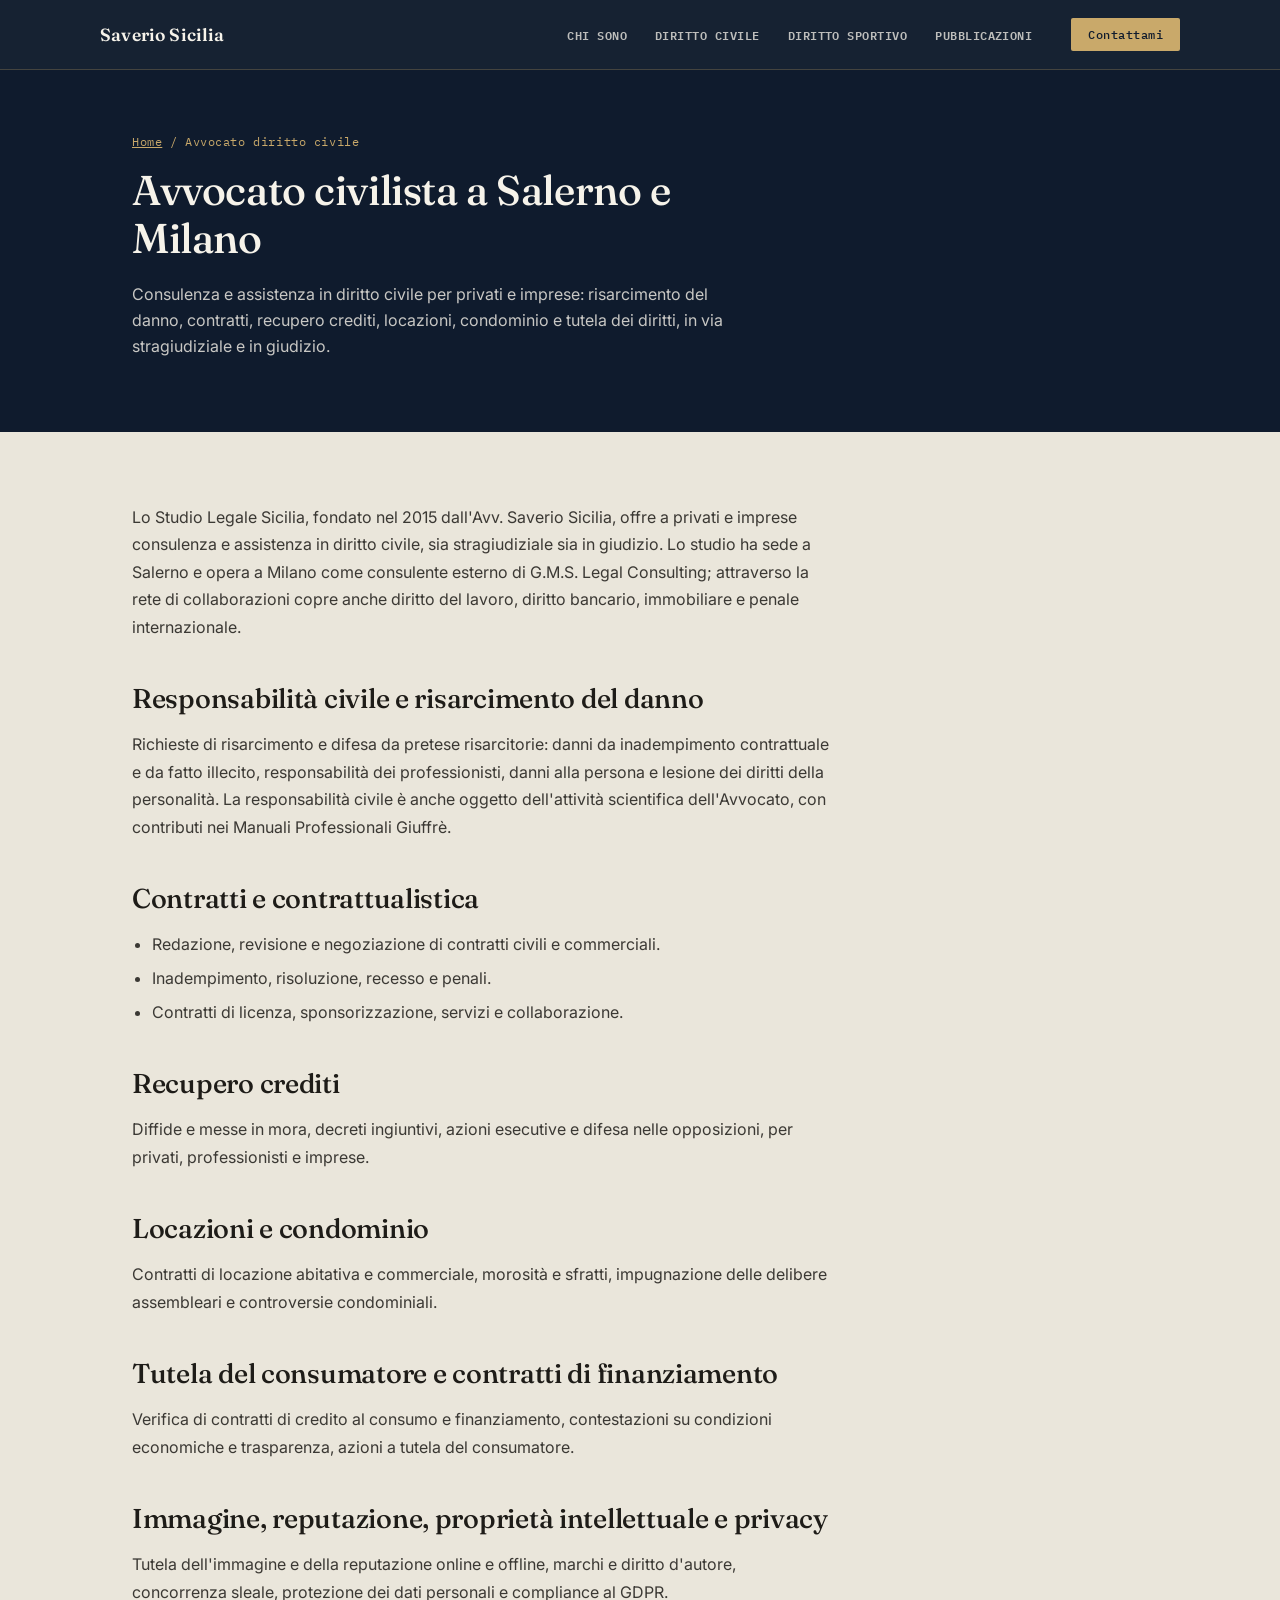
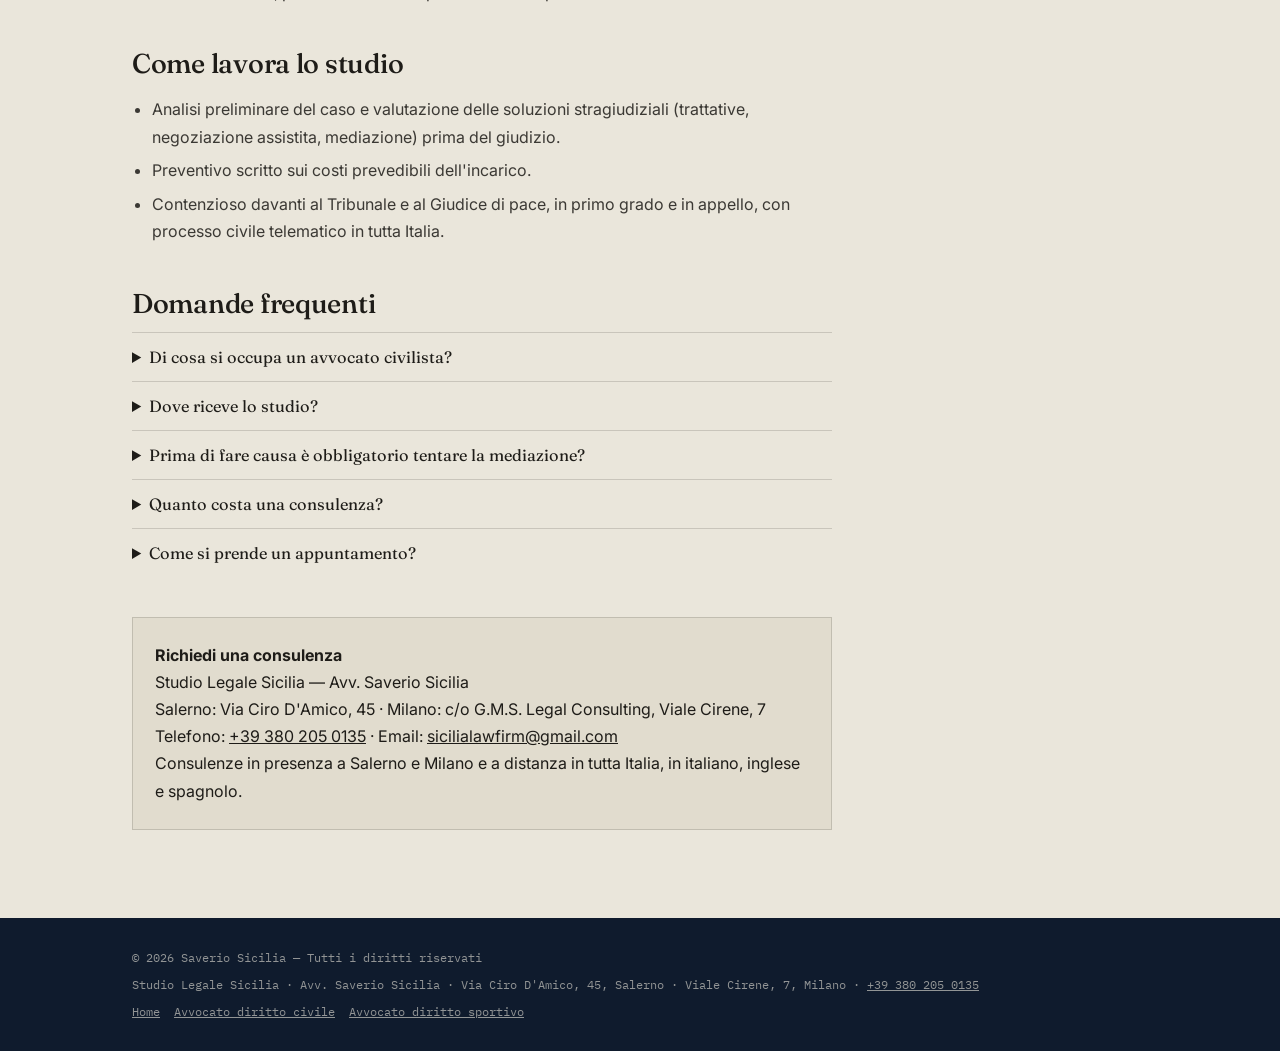
==== avvocato-diritto-civile/index.html @ bc9cfe5d "SEO e visibilità AI: pagine diritto civile e diritto sportivo, dati strutturati, foto ottimizzate - " ====
<!DOCTYPE html>
<html lang="it">
<head>
<meta charset="UTF-8">
<meta name="viewport" content="width=device-width, initial-scale=1.0">
<title>Avvocato Diritto Civile a Salerno e Milano | Avv. Saverio Sicilia</title>
<meta name="description" content="Avvocato civilista a Salerno e Milano: responsabilità civile e risarcimento danni, contratti, recupero crediti, locazioni, condominio, tutela del consumatore, immagine e privacy. Avv. Saverio Sicilia — Studio Legale Sicilia.">
<meta name="author" content="Saverio Sicilia">
<meta name="robots" content="index, follow, max-image-preview:large">
<link rel="canonical" href="https://sicilialawfirm.it/avvocato-diritto-civile/">
<meta property="og:type" content="website">
<meta property="og:site_name" content="Studio Legale Sicilia">
<meta property="og:title" content="Avvocato Diritto Civile a Salerno e Milano | Avv. Saverio Sicilia">
<meta property="og:description" content="Avvocato civilista a Salerno e Milano: responsabilità civile e risarcimento danni, contratti, recupero crediti, locazioni, condominio, tutela del consumatore, immagine e privacy. Avv. Saverio Sicilia — Studio Legale Sicilia.">
<meta property="og:url" content="https://sicilialawfirm.it/avvocato-diritto-civile/">
<meta property="og:locale" content="it_IT">
<meta property="og:image" content="https://sicilialawfirm.it/img/avv-saverio-sicilia.jpg">
<script type="application/ld+json">
{
 "@context": "https://schema.org",
 "@graph": [
  {
   "@type": "WebPage",
   "@id": "https://sicilialawfirm.it/avvocato-diritto-civile/",
   "url": "https://sicilialawfirm.it/avvocato-diritto-civile/",
   "name": "Avvocato Diritto Civile a Salerno e Milano | Avv. Saverio Sicilia",
   "description": "Avvocato civilista a Salerno e Milano: responsabilità civile e risarcimento danni, contratti, recupero crediti, locazioni, condominio, tutela del consumatore, immagine e privacy. Avv. Saverio Sicilia — Studio Legale Sicilia.",
   "inLanguage": "it-IT",
   "isPartOf": {
    "@id": "https://sicilialawfirm.it/#website"
   },
   "about": {
    "@id": "https://sicilialawfirm.it/#studio"
   },
   "breadcrumb": {
    "@id": "https://sicilialawfirm.it/avvocato-diritto-civile/#breadcrumb"
   }
  },
  {
   "@type": "BreadcrumbList",
   "@id": "https://sicilialawfirm.it/avvocato-diritto-civile/#breadcrumb",
   "itemListElement": [
    {
     "@type": "ListItem",
     "position": 1,
     "name": "Home",
     "item": "https://sicilialawfirm.it/"
    },
    {
     "@type": "ListItem",
     "position": 2,
     "name": "Avvocato diritto civile",
     "item": "https://sicilialawfirm.it/avvocato-diritto-civile/"
    }
   ]
  },
  {
   "@type": "Service",
   "name": "Avvocato diritto civile",
   "serviceType": "Avvocato diritto civile",
   "url": "https://sicilialawfirm.it/avvocato-diritto-civile/",
   "provider": {
    "@type": [
     "LegalService",
     "Attorney"
    ],
    "@id": "https://sicilialawfirm.it/#studio",
    "name": "Studio Legale Sicilia",
    "telephone": "+39 380 205 0135",
    "address": {
     "@type": "PostalAddress",
     "streetAddress": "Via Ciro D'Amico, 45",
     "addressLocality": "Salerno",
     "addressRegion": "SA",
     "addressCountry": "IT"
    }
   },
   "areaServed": [
    {
     "@type": "City",
     "name": "Salerno"
    },
    {
     "@type": "City",
     "name": "Milano"
    },
    {
     "@type": "Country",
     "name": "Italia"
    }
   ]
  },
  {
   "@type": "FAQPage",
   "mainEntity": [
    {
     "@type": "Question",
     "name": "Di cosa si occupa un avvocato civilista?",
     "acceptedAnswer": {
      "@type": "Answer",
      "text": "Assiste privati e imprese nelle controversie e nei rapporti regolati dal diritto civile: contratti, risarcimento del danno, recupero crediti, locazioni, condominio, diritti della persona, proprietà intellettuale e tutela del consumatore, sia in via stragiudiziale sia in giudizio."
     }
    },
    {
     "@type": "Question",
     "name": "Dove riceve lo studio?",
     "acceptedAnswer": {
      "@type": "Answer",
      "text": "A Salerno in Via Ciro D'Amico, 45 e a Milano presso G.M.S. Legal Consulting, Viale Cirene, 7. Per molte pratiche è possibile lavorare anche a distanza, in tutta Italia."
     }
    },
    {
     "@type": "Question",
     "name": "Prima di fare causa è obbligatorio tentare la mediazione?",
     "acceptedAnswer": {
      "@type": "Answer",
      "text": "Per diverse materie sì: tra queste condominio, locazioni, diritti reali, contratti bancari, assicurativi e finanziari e risarcimento del danno da responsabilità medica. In questi casi la mediazione è condizione di procedibilità della domanda. Lo studio verifica caso per caso il percorso corretto."
     }
    },
    {
     "@type": "Question",
     "name": "Quanto costa una consulenza?",
     "acceptedAnswer": {
      "@type": "Answer",
      "text": "Il costo dipende dalla complessità della pratica. Prima di iniziare lo studio comunica per iscritto la prevedibile misura del compenso, così il cliente può decidere con chiarezza."
     }
    },
    {
     "@type": "Question",
     "name": "Come si prende un appuntamento?",
     "acceptedAnswer": {
      "@type": "Answer",
      "text": "Telefonando al +39 380 205 0135, scrivendo a sicilialawfirm@gmail.com o tramite il modulo di contatto del sito."
     }
    }
   ]
  }
 ]
}
</script>
<link rel="preconnect" href="https://fonts.googleapis.com">
<link href="https://fonts.googleapis.com/css2?family=Fraunces:opsz,wght@9..144,300;9..144,400;9..144,500;9..144,600&family=Inter:wght@400;500;600;700&family=IBM+Plex+Mono:wght@400;500&display=swap" rel="stylesheet">
<link rel="stylesheet" href="/assets/style.css">
</head>
<body>
<header>
  <div class="wrap navbar">
    <a href="/" class="brand">Saverio Sicilia</a>
    <button class="nav-toggle" id="navToggle" aria-expanded="false" aria-controls="navLinks">MENU</button>
    <div class="navbar-right">
      <ul class="links" id="navLinks">
        <li><a href="/#chi-sono">Chi sono</a></li>
        <li><a href="/avvocato-diritto-civile/">Diritto civile</a></li>
        <li><a href="/avvocato-diritto-sportivo/">Diritto sportivo</a></li>
        <li><a href="/#pubblicazioni">Pubblicazioni</a></li>
      </ul>
      <a href="/#contatti" class="btn btn-primary nav-cta">Contattami</a>
    </div>
  </div>
</header>

<section class="page-hero">
  <div class="wrap">
    <div class="crumbs"><a href="/">Home</a> / Avvocato diritto civile</div>
    <h1>Avvocato civilista a Salerno e Milano</h1>
    <p>Consulenza e assistenza in diritto civile per privati e imprese: risarcimento del danno, contratti, recupero crediti, locazioni, condominio e tutela dei diritti, in via stragiudiziale e in giudizio.</p>
  </div>
</section>
<main class="wrap">
  <article class="prose">

    <p>Lo Studio Legale Sicilia, fondato nel 2015 dall'Avv. Saverio Sicilia, offre a privati e imprese consulenza e assistenza in diritto civile, sia stragiudiziale sia in giudizio. Lo studio ha sede a Salerno e opera a Milano come consulente esterno di G.M.S. Legal Consulting; attraverso la rete di collaborazioni copre anche diritto del lavoro, diritto bancario, immobiliare e penale internazionale.</p>

    <h2>Responsabilità civile e risarcimento del danno</h2>
    <p>Richieste di risarcimento e difesa da pretese risarcitorie: danni da inadempimento contrattuale e da fatto illecito, responsabilità dei professionisti, danni alla persona e lesione dei diritti della personalità. La responsabilità civile è anche oggetto dell'attività scientifica dell'Avvocato, con contributi nei Manuali Professionali Giuffrè.</p>

    <h2>Contratti e contrattualistica</h2>
    <ul>
      <li>Redazione, revisione e negoziazione di contratti civili e commerciali.</li>
      <li>Inadempimento, risoluzione, recesso e penali.</li>
      <li>Contratti di licenza, sponsorizzazione, servizi e collaborazione.</li>
    </ul>

    <h2>Recupero crediti</h2>
    <p>Diffide e messe in mora, decreti ingiuntivi, azioni esecutive e difesa nelle opposizioni, per privati, professionisti e imprese.</p>

    <h2>Locazioni e condominio</h2>
    <p>Contratti di locazione abitativa e commerciale, morosità e sfratti, impugnazione delle delibere assembleari e controversie condominiali.</p>

    <h2>Tutela del consumatore e contratti di finanziamento</h2>
    <p>Verifica di contratti di credito al consumo e finanziamento, contestazioni su condizioni economiche e trasparenza, azioni a tutela del consumatore.</p>

    <h2>Immagine, reputazione, proprietà intellettuale e privacy</h2>
    <p>Tutela dell'immagine e della reputazione online e offline, marchi e diritto d'autore, concorrenza sleale, protezione dei dati personali e compliance al GDPR.</p>

    <h2>Come lavora lo studio</h2>
    <ul>
      <li>Analisi preliminare del caso e valutazione delle soluzioni stragiudiziali (trattative, negoziazione assistita, mediazione) prima del giudizio.</li>
      <li>Preventivo scritto sui costi prevedibili dell'incarico.</li>
      <li>Contenzioso davanti al Tribunale e al Giudice di pace, in primo grado e in appello, con processo civile telematico in tutta Italia.</li>
    </ul>

    <h2>Domande frequenti</h2>
    <div class="faq"><details><summary>Di cosa si occupa un avvocato civilista?</summary><p>Assiste privati e imprese nelle controversie e nei rapporti regolati dal diritto civile: contratti, risarcimento del danno, recupero crediti, locazioni, condominio, diritti della persona, proprietà intellettuale e tutela del consumatore, sia in via stragiudiziale sia in giudizio.</p></details><details><summary>Dove riceve lo studio?</summary><p>A Salerno in Via Ciro D'Amico, 45 e a Milano presso G.M.S. Legal Consulting, Viale Cirene, 7. Per molte pratiche è possibile lavorare anche a distanza, in tutta Italia.</p></details><details><summary>Prima di fare causa è obbligatorio tentare la mediazione?</summary><p>Per diverse materie sì: tra queste condominio, locazioni, diritti reali, contratti bancari, assicurativi e finanziari e risarcimento del danno da responsabilità medica. In questi casi la mediazione è condizione di procedibilità della domanda. Lo studio verifica caso per caso il percorso corretto.</p></details><details><summary>Quanto costa una consulenza?</summary><p>Il costo dipende dalla complessità della pratica. Prima di iniziare lo studio comunica per iscritto la prevedibile misura del compenso, così il cliente può decidere con chiarezza.</p></details><details><summary>Come si prende un appuntamento?</summary><p>Telefonando al +39 380 205 0135, scrivendo a sicilialawfirm@gmail.com o tramite il modulo di contatto del sito.</p></details></div>
    
<div class="contact-box">
  <strong>Richiedi una consulenza</strong><br>
  Studio Legale Sicilia — Avv. Saverio Sicilia<br>
  Salerno: Via Ciro D'Amico, 45 · Milano: c/o G.M.S. Legal Consulting, Viale Cirene, 7<br>
  Telefono: <a href="tel:+393802050135">+39 380 205 0135</a> · Email: <a href="mailto:sicilialawfirm@gmail.com">sicilialawfirm@gmail.com</a><br>
  Consulenze in presenza a Salerno e Milano e a distanza in tutta Italia, in italiano, inglese e spagnolo.
</div>

  </article>
</main>

<footer>
  <div class="wrap">
    <span>© <span id="y"></span> Saverio Sicilia — Tutti i diritti riservati</span>
    <span>Studio Legale Sicilia · Avv. Saverio Sicilia · Via Ciro D'Amico, 45, Salerno · Viale Cirene, 7, Milano · <a href="tel:+393802050135" style="color:inherit">+39 380 205 0135</a></span>
    <span class="footer-links"><a href="/">Home</a><a href="/avvocato-diritto-civile/">Avvocato diritto civile</a><a href="/avvocato-diritto-sportivo/">Avvocato diritto sportivo</a></span>
  </div>
</footer>
<script>
  document.getElementById('y').textContent = new Date().getFullYear();
  const t = document.getElementById('navToggle'), l = document.getElementById('navLinks');
  t.addEventListener('click', () => t.setAttribute('aria-expanded', l.classList.toggle('open')));
</script>
</body>
</html>
---- assets/style.css ----
:root{
    --paper: #EAE6DB;
    --paper-dim: #E1DCCE;
    --navy: #0F1B2D;
    --navy-2: #16243A;
    --ink: #1E1C18;
    --gold: #9C7A3C;
    --gold-soft: #C9A96A;
    --line: rgba(30,28,24,0.16);
    --track-red: #A8432E;
    --track-orange: #C46A28;
    --track-orange-2: #D98A3D;
    --maxw: 1080px;
  }
  *{box-sizing:border-box;}
  html{scroll-behavior:smooth;}
  @media (prefers-reduced-motion: reduce){
    html{scroll-behavior:auto;}
    *{animation-duration:0.001ms !important; animation-iteration-count:1 !important; transition-duration:0.001ms !important;}
  }
  body{margin:0; background:var(--paper); color:var(--ink); font-family:'Inter', sans-serif; -webkit-font-smoothing:antialiased;}
  h1,h2,h3{font-family:'Fraunces', serif; font-weight:500; margin:0; letter-spacing:-0.01em;}
  .mono{font-family:'IBM Plex Mono', monospace; letter-spacing:0.03em;}
  a{color:inherit;}
  .wrap{max-width:var(--maxw); margin:0 auto; padding:0 32px;}
  @media(max-width:640px){.wrap{padding:0 20px;}}

  /* language toggle */
  body.lang-en .it{display:none !important;}
  body:not(.lang-en) .en{display:none !important;}

  /* contact form status */
  #formStatus{color:#2e7d32;}
  #formStatus.is-error{color:#c62828;}
  #formStatus .form-err{display:none;}
  #formStatus.is-error .form-ok{display:none;}
  #formStatus.is-error .form-err{display:inline;}

  /* ---------- NAV ---------- */
  header{
    position:sticky; top:0; z-index:50;
    background:rgba(15,27,45,0.97);
    backdrop-filter:blur(8px);
    border-bottom:1px solid rgba(201,169,106,0.25);
  }
  .navbar{display:flex; align-items:center; justify-content:space-between; padding:18px 0; gap:16px;}
  .brand{font-family:'Fraunces', serif; font-size:1.1rem; font-weight:600; text-decoration:none; white-space:nowrap; color:#F6F3EA; letter-spacing:0.01em;}
  .navbar-right{display:flex; align-items:center; gap:26px;}
  ul.links{display:flex; gap:2px; list-style:none; margin:0; padding:0;}
  ul.links a{
    text-decoration:none; font-size:0.74rem; font-weight:600; font-family:'IBM Plex Mono', monospace;
    color:#F6F3EA; opacity:0.75; padding:9px 13px; letter-spacing:0.04em; text-transform:uppercase;
    border-bottom:2px solid transparent; transition:opacity .2s, border-color .2s;
  }
  ul.links a:hover{opacity:1; border-bottom-color:var(--gold-soft);}
  .lang-switch{display:flex; border:1px solid rgba(246,243,234,0.3); border-radius:20px; overflow:hidden; font-family:'IBM Plex Mono',monospace; font-size:0.72rem;}
  .lang-switch button{background:none; border:none; padding:6px 12px; cursor:pointer; color:#F6F3EA; opacity:0.6; font-weight:600;}
  .lang-switch button.active{background:var(--gold-soft); color:var(--navy); opacity:1;}
  .nav-toggle{display:none; background:rgba(246,243,234,0.08); border:1px solid rgba(246,243,234,0.3); border-radius:4px; padding:8px 10px; font-family:'IBM Plex Mono',monospace; font-size:0.72rem; cursor:pointer; color:#F6F3EA; font-weight:700;}
  @media(max-width:840px){
    ul.links{position:fixed; inset:60px 0 auto 0; background:var(--navy); flex-direction:column; padding:22px 20px; gap:6px; border-bottom:1px solid rgba(246,243,234,0.15); transform:translateY(-120%); transition:transform .3s ease;}
    ul.links a{color:#F6F3EA; opacity:0.85; text-align:left; border-bottom:none; border-left:2px solid transparent;}
    ul.links a:hover{background:rgba(246,243,234,0.08); border-left-color:var(--gold-soft);}
    ul.links.open{transform:translateY(0);}
    .nav-toggle{display:block;}
  }

  /* ---------- HERO ---------- */
  .hero{background:var(--navy); color:var(--paper); padding:88px 0 100px; overflow:hidden; position:relative;}
  .hero::after{content:""; position:absolute; inset:0; background:linear-gradient(100deg, var(--navy) 0%, rgba(15,27,45,0.9) 30%, rgba(15,27,45,0.5) 58%, rgba(15,27,45,0.18) 100%); pointer-events:none;}
  .pitch-lines{position:absolute; inset:0; opacity:0.95; pointer-events:none;}
  .pitch-lines svg{width:100%; height:100%; display:block;}
  .hero .wrap{display:grid; grid-template-columns:1.15fr 0.85fr; gap:56px; align-items:center; position:relative; z-index:2;}
  @media(max-width:880px){.hero .wrap{grid-template-columns:1fr; gap:56px;}}
  .eyebrow{font-family:'IBM Plex Mono', monospace; font-size:0.76rem; line-height:1.6; letter-spacing:0.14em; text-transform:uppercase; color:var(--gold-soft); display:flex; align-items:flex-start; gap:10px; margin-bottom:20px;}
  .eyebrow .bar{width:26px; height:1px; background:var(--gold-soft); margin-top:9px; flex-shrink:0;}
  @media(max-width:640px){
    .eyebrow{font-size:0.68rem; letter-spacing:0.08em; line-height:1.55;}
  }
  .hero h1{font-size:clamp(2rem, 4.2vw, 3rem); line-height:1.14; color:#F6F3EA;}
  .hero h1 em{font-style:italic; color:var(--gold-soft); font-weight:300;}
  .hero .uefa-tag{font-family:'IBM Plex Mono', monospace; font-size:0.8rem; letter-spacing:0.05em; line-height:1.55; color:var(--gold-soft); border-left:2px solid var(--gold); padding-left:14px; margin-top:22px;}
  .hero .uefa-tag strong{display:block; color:#F6F3EA; font-weight:500; text-transform:uppercase; letter-spacing:0.08em; font-size:0.84rem; margin-bottom:2px;}
  .hero p.lede{margin-top:20px; font-size:1.02rem; line-height:1.65; color:rgba(246,243,234,0.78); max-width:50ch; text-align:justify; hyphens:auto;}
  .hero .cta-row{display:flex; gap:14px; margin-top:32px; flex-wrap:wrap;}
  .trust-bar{background:var(--paper-dim); border-bottom:1px solid var(--line);}
  .trust-bar .wrap{display:grid; grid-template-columns:repeat(5,1fr); gap:0;}
  .trust-item{padding:20px 16px; text-align:center; border-right:1px solid var(--line);}
  .trust-item:last-child{border-right:none;}
  .trust-num{display:block; font-family:'Fraunces', serif; font-size:1.15rem; font-weight:600; color:var(--navy); letter-spacing:0.01em;}
  .trust-label{display:block; font-family:'IBM Plex Mono', monospace; font-size:0.68rem; text-transform:uppercase; letter-spacing:0.04em; color:rgba(30,28,24,0.6); margin-top:4px;}
  @media(max-width:760px){
    .trust-bar .wrap{grid-template-columns:repeat(2,1fr);}
    .trust-item{border-right:1px solid var(--line); border-bottom:1px solid var(--line);}
    .trust-item:nth-child(2n){border-right:none;}
  }
  .btn{display:inline-flex; align-items:center; gap:8px; padding:13px 22px; border-radius:2px; text-decoration:none; font-family:'IBM Plex Mono', monospace; font-size:0.78rem; letter-spacing:0.04em; border:1px solid transparent; transition:all .2s ease;}
  .btn-primary{background:var(--gold-soft); color:var(--navy); font-weight:500;}
  .btn-primary:hover{background:#DDBB80;}
  .btn-ghost{border-color:rgba(246,243,234,0.35); color:#F6F3EA;}
  .btn-ghost:hover{border-color:rgba(246,243,234,0.8);}
  .nav-cta{padding:8px 16px; font-size:0.72rem;}

  .seal-wrap{display:flex; justify-content:center;}
  .seal{width:min(260px, 78vw); height:min(260px,78vw);}
  .seal svg{width:100%; height:100%;}
  .seal-ring-text{animation:spin 34s linear infinite; transform-origin:150px 150px;}
  @keyframes spin{from{transform:rotate(0deg);} to{transform:rotate(360deg);}}
  .venn circle{fill:none; stroke-width:1.1;}

  section.article{padding:80px 0; border-bottom:1px solid var(--line);}
  section.article.alt{background:var(--paper-dim);}
  .art-head{display:grid; grid-template-columns:190px 1fr; gap:36px; margin-bottom:40px;}
  @media(max-width:760px){.art-head{grid-template-columns:1fr; gap:12px;}}
  .art-num{font-family:'IBM Plex Mono', monospace; font-size:0.83rem; color:var(--gold); padding-top:6px;}
  .art-icon{width:36px; height:36px; stroke:var(--gold); fill:none; stroke-width:1.3; stroke-linecap:round; stroke-linejoin:round; display:block; margin-bottom:10px;}
  .art-num span{display:block; opacity:0.55; font-size:0.7rem; margin-top:4px;}
  .art-head h2{font-size:clamp(1.5rem,2.8vw,2.05rem);}
  .art-body{max-width:66ch;}
  .art-body p{line-height:1.75; font-size:0.98rem; color:rgba(30,28,24,0.85); text-align:justify; hyphens:auto;}
  .sub{font-size:1rem; margin-top:12px; max-width:62ch; line-height:1.7; color:rgba(30,28,24,0.85); text-align:justify; hyphens:auto;}
  .network-line{font-size:0.88rem; margin-top:30px; padding-top:22px; border-top:1px solid var(--line); color:rgba(30,28,24,0.7); line-height:1.6; max-width:70ch;}
  .network-line a{color:var(--gold); text-decoration:none; border-bottom:1px solid rgba(156,122,60,0.35);}
  .network-line a:hover{border-color:var(--gold);}

  .grid-cards{display:grid; grid-template-columns:repeat(auto-fit,minmax(220px,1fr)); gap:24px; margin-top:32px;}
  .uefa-feature{background:var(--navy); color:#F6F3EA; padding:34px 32px; margin-top:36px; border-left:3px solid var(--gold); position:relative;}
  .uefa-feature .eyebrow-mini{font-family:'IBM Plex Mono', monospace; font-size:0.72rem; letter-spacing:0.1em; text-transform:uppercase; color:var(--gold-soft); margin-bottom:14px; display:block;}
  .uefa-feature h3{font-size:1.15rem; font-weight:500; line-height:1.35; margin-bottom:6px; color:#F6F3EA;}
  .uefa-feature .subtitle{font-size:0.88rem; font-style:italic; color:rgba(246,243,234,0.75); margin-bottom:14px; line-height:1.5;}
  .uefa-feature p.desc{font-size:0.9rem; line-height:1.65; color:rgba(246,243,234,0.85); margin:0 0 18px; max-width:620px;}
  .uefa-feature a.uefa-link{display:inline-flex; align-items:center; gap:8px; font-family:'IBM Plex Mono', monospace; font-size:0.78rem; color:var(--gold-soft); border-bottom:1px solid rgba(228,188,116,0.4); padding-bottom:2px; text-decoration:none;}
  .uefa-feature a.uefa-link:hover{border-color:var(--gold-soft);}
  .badge-strip{display:flex; flex-wrap:wrap; gap:10px; margin-top:20px;}
  .key-points{margin-top:20px; max-width:68ch; padding-left:0; list-style:none;}
  .key-points li{position:relative; padding-left:22px; margin-top:11px; line-height:1.6; font-size:0.98rem; color:rgba(30,28,24,0.85); text-align:justify; hyphens:auto;}
  .key-points li::before{content:"—"; position:absolute; left:0; top:0; color:var(--gold); font-family:'IBM Plex Mono', monospace;}
  .badge-strip span{font-family:'IBM Plex Mono', monospace; font-size:0.68rem; letter-spacing:0.06em; text-transform:uppercase; border:1px solid rgba(246,243,234,0.3); color:rgba(246,243,234,0.75); padding:5px 11px;}
  .card{border:1px solid var(--line); padding:24px 22px; background:var(--paper); transition:border-color .2s;}
  section.article.alt .card{background:var(--paper-dim);}
  .card:hover{border-color:var(--gold);}
  .card .num{font-family:'IBM Plex Mono', monospace; font-size:0.73rem; color:var(--gold); margin-bottom:9px; display:block;}
  .card .period{font-family:'IBM Plex Mono', monospace; font-size:0.7rem; color:rgba(30,28,24,0.5); display:block; margin-bottom:6px;}
  .card h3{font-size:1.0rem; margin-bottom:7px; font-weight:500; line-height:1.3;}
  .card p{font-size:0.87rem; line-height:1.6; color:rgba(30,28,24,0.72); margin:0;}

  .subsection-title{font-family:'IBM Plex Mono', monospace; font-size:0.74rem; text-transform:uppercase; letter-spacing:0.1em; color:var(--gold); margin-top:30px; margin-bottom:4px;}
  .subsection-title:first-of-type{margin-top:26px;}
  .reach-line{margin-top:30px; padding-top:18px; border-top:1px solid var(--line); font-family:'IBM Plex Mono', monospace; font-size:0.78rem; letter-spacing:0.06em; color:rgba(30,28,24,0.55);}
  .tag-row{display:flex; flex-wrap:wrap; gap:10px; margin-top:12px;}
  .tag{font-family:'IBM Plex Mono', monospace; font-size:0.7rem; border:1px solid var(--line); padding:6px 12px; border-radius:20px; color:rgba(30,28,24,0.7);}
  .advisory-box{border-left:3px solid var(--navy); background:var(--paper-dim); padding:24px 26px; margin-top:28px;}
  .advisory-lede{font-family:'Fraunces', serif; font-size:1.08rem; font-weight:500; color:var(--navy); margin:0 0 4px; line-height:1.4;}
  .advisory-box .tag-row{margin-top:14px;}
  .advisory-box .tag{background:var(--paper); border-color:rgba(30,28,24,0.18);}

  .pub-list{margin-top:32px; border-top:1px solid var(--line);}
  .pub{display:grid; grid-template-columns:70px 1fr; gap:20px; align-items:flex-start; padding:18px 0; border-bottom:1px solid var(--line);}
  @media(max-width:700px){.pub{grid-template-columns:1fr; gap:8px;}}
  .pub .year{font-family:'IBM Plex Mono', monospace; font-size:0.8rem; color:var(--gold);}
  .pub-inner{display:flex; gap:16px; align-items:flex-start;}
  @media(max-width:520px){.pub-inner{flex-direction:column;}}
  .pub-cover{width:44px; height:74px; flex-shrink:0; border-left:2px solid var(--gold); background:var(--paper-dim); display:flex; align-items:center; justify-content:center; text-align:center; padding:5px 4px; font-family:'IBM Plex Mono', monospace; font-size:0.5rem; line-height:1.25; color:rgba(30,28,24,0.4); overflow:hidden;}
  .pub-cover img{width:100%; height:100%; object-fit:cover; display:block;}
  .pub .title{font-family:'Fraunces', serif; font-size:1.0rem; font-weight:500; line-height:1.35;}
  .pub .venue{font-size:0.83rem; color:rgba(30,28,24,0.6); font-style:italic; display:block; margin-top:2px;}
  .pub-note{margin-top:22px; font-size:0.85rem; color:rgba(30,28,24,0.6); font-style:italic;}
  .book-feature{display:grid; grid-template-columns:120px 1fr; gap:22px; margin-top:36px; padding:22px; border:1px solid var(--line); background:var(--paper);}
  .book-feature img{width:100%; display:block; box-shadow:0 6px 18px rgba(0,0,0,0.18);}
  .book-feature h3{font-size:1.02rem; font-weight:500; margin-bottom:8px; line-height:1.35;}
  .book-feature p{font-size:0.86rem; color:rgba(30,28,24,0.7); line-height:1.6; margin:0 0 4px;}
  @media(max-width:560px){.book-feature{grid-template-columns:80px 1fr;}}

  .editorial-list{list-style:none; margin:28px 0 0; padding:0; display:grid; gap:10px;}
  .editorial-list li{font-size:0.92rem; line-height:1.6; padding-left:18px; position:relative;}
  .editorial-list li::before{content:"—"; position:absolute; left:0; color:var(--gold);}

  .gallery{display:grid; grid-template-columns:repeat(auto-fit,minmax(240px,1fr)); gap:26px; margin-top:32px;}
  .gallery figure{margin:0;}
  .photo-slot{aspect-ratio:4/3; border:1.5px dashed var(--line); background:var(--paper-dim); display:flex; align-items:center; justify-content:center; text-align:center; padding:16px; font-family:'IBM Plex Mono', monospace; font-size:0.72rem; color:rgba(30,28,24,0.45); position:relative; overflow:hidden;}
  section.article .photo-slot{background:var(--paper);}
  .photo-slot img{width:100%; height:100%; object-fit:cover; display:block;}
  figcaption{margin-top:10px;}
  figcaption .ev-title{font-family:'Fraunces', serif; font-size:0.96rem; font-weight:500; line-height:1.3; display:block;}
  figcaption .ev-meta{font-family:'IBM Plex Mono', monospace; font-size:0.72rem; color:rgba(30,28,24,0.55); display:block; margin-top:4px;}

  .doc-list{display:grid; grid-template-columns:repeat(auto-fit,minmax(260px,1fr)); gap:22px; margin-top:32px;}
  .doc-card{border:1px solid var(--line); padding:22px; display:flex; flex-direction:column; gap:10px; background:var(--paper);}
  section.article.alt .doc-card{background:var(--paper-dim);}
  .doc-card .doc-kind{font-family:'IBM Plex Mono', monospace; font-size:0.68rem; text-transform:uppercase; letter-spacing:0.08em; color:var(--gold);}
  .doc-card .doc-title{font-family:'Fraunces', serif; font-size:1rem; font-weight:500; line-height:1.35;}
  .doc-card .doc-desc{font-size:0.86rem; color:rgba(30,28,24,0.65); line-height:1.55;}
  .doc-btn{margin-top:auto; align-self:flex-start; font-family:'IBM Plex Mono', monospace; font-size:0.72rem; border:1px dashed var(--line); padding:9px 14px; color:rgba(30,28,24,0.45); text-decoration:none;}
  a.doc-btn{border:1px solid var(--gold); color:var(--gold); border-style:solid; transition:background .2s, color .2s;}
  a.doc-btn:hover{background:var(--gold); color:var(--paper);}

  .contact-grid{display:grid; grid-template-columns:1fr 1fr; gap:50px; margin-top:36px;}
  @media(max-width:760px){.contact-grid{grid-template-columns:1fr;}}
  .contact-item{margin-bottom:18px;}
  .contact-item .k{font-family:'IBM Plex Mono', monospace; font-size:0.7rem; text-transform:uppercase; letter-spacing:0.08em; opacity:0.55; margin-bottom:4px;}
  .contact-item .v{font-size:1rem;}
  form{display:flex; flex-direction:column; gap:14px;}
  form input, form textarea{background:transparent; border:none; border-bottom:1px solid var(--line); padding:10px 2px; font-family:'Inter',sans-serif; font-size:0.94rem; color:var(--ink); outline:none;}
  form input:focus, form textarea:focus{border-color:var(--gold);}
  form label{font-family:'IBM Plex Mono', monospace; font-size:0.68rem; text-transform:uppercase; letter-spacing:0.08em; opacity:0.6;}
  form button{align-self:flex-start; margin-top:6px; background:var(--navy); color:var(--paper); border:none; padding:13px 26px; font-family:'IBM Plex Mono',monospace; font-size:0.78rem; cursor:pointer; letter-spacing:0.04em; transition:background .2s;}
  form button:hover{background:var(--navy-2);}

  footer{background:var(--navy); color:rgba(234,230,219,0.6); padding:32px 0; font-family:'IBM Plex Mono', monospace; font-size:0.73rem;}
  footer .wrap{display:flex; justify-content:space-between; flex-wrap:wrap; gap:12px;}

  .reveal{opacity:0; transform:translateY(14px); transition:opacity .6s ease, transform .6s ease;}
  .reveal.show{opacity:1; transform:none;}
  :focus-visible{outline:2px solid var(--gold); outline-offset:3px;}

  /* ---------- pagine di approfondimento ---------- */
  .page-hero{background:var(--navy); color:#F6F3EA; padding:64px 0 56px;}
  .page-hero h1{font-size:clamp(1.8rem,3.6vw,2.6rem); line-height:1.15; color:#F6F3EA; max-width:24ch;}
  .page-hero p{margin-top:18px; max-width:62ch; line-height:1.65; color:rgba(246,243,234,0.8);}
  .crumbs{font-family:'IBM Plex Mono',monospace; font-size:0.72rem; letter-spacing:0.05em; color:var(--gold-soft); margin-bottom:18px;}
  .crumbs a{color:var(--gold-soft);}
  .prose{max-width:70ch; padding:56px 0 24px;}
  .prose h2{font-size:clamp(1.3rem,2.4vw,1.7rem); margin:40px 0 12px;}
  .prose h3{font-size:1.08rem; margin:26px 0 8px;}
  .prose p,.prose li{line-height:1.72; color:rgba(30,28,24,0.86);}
  .prose ul{padding-left:20px;}
  .prose li{margin-bottom:6px;}
  .prose .note{font-size:0.85rem; color:rgba(30,28,24,0.6); border-left:2px solid var(--gold); padding-left:14px;}
  .faq details{border-top:1px solid var(--line); padding:14px 0;}
  .faq summary{cursor:pointer; font-family:'Fraunces',serif; font-size:1.02rem;}
  .faq details p{margin:10px 0 0;}
  .contact-box{border:1px solid var(--line); background:var(--paper-dim); padding:24px 22px; margin:40px 0 64px; line-height:1.7;}
  .card a.more{display:inline-block; margin-top:12px; font-family:'IBM Plex Mono',monospace; font-size:0.74rem; color:var(--gold); text-decoration:none; border-bottom:1px solid var(--gold);}
  .footer-links a{color:inherit; margin-right:14px;}
  /* mobile: menu chiuso sempre nascosto, intestazione entro lo schermo */
  @media(max-width:840px){ ul.links{transform:translateY(calc(-100% - 80px));} ul.links.open{transform:translateY(0);} }
  @media(max-width:640px){
    .wrap.navbar{gap:8px; padding-left:16px; padding-right:16px;}
    .navbar-right{gap:8px;}
    .brand{font-size:1rem;}
    .nav-cta{padding:9px 10px; font-size:0.66rem;}
    .lang-switch button{padding:6px 8px;}
  }
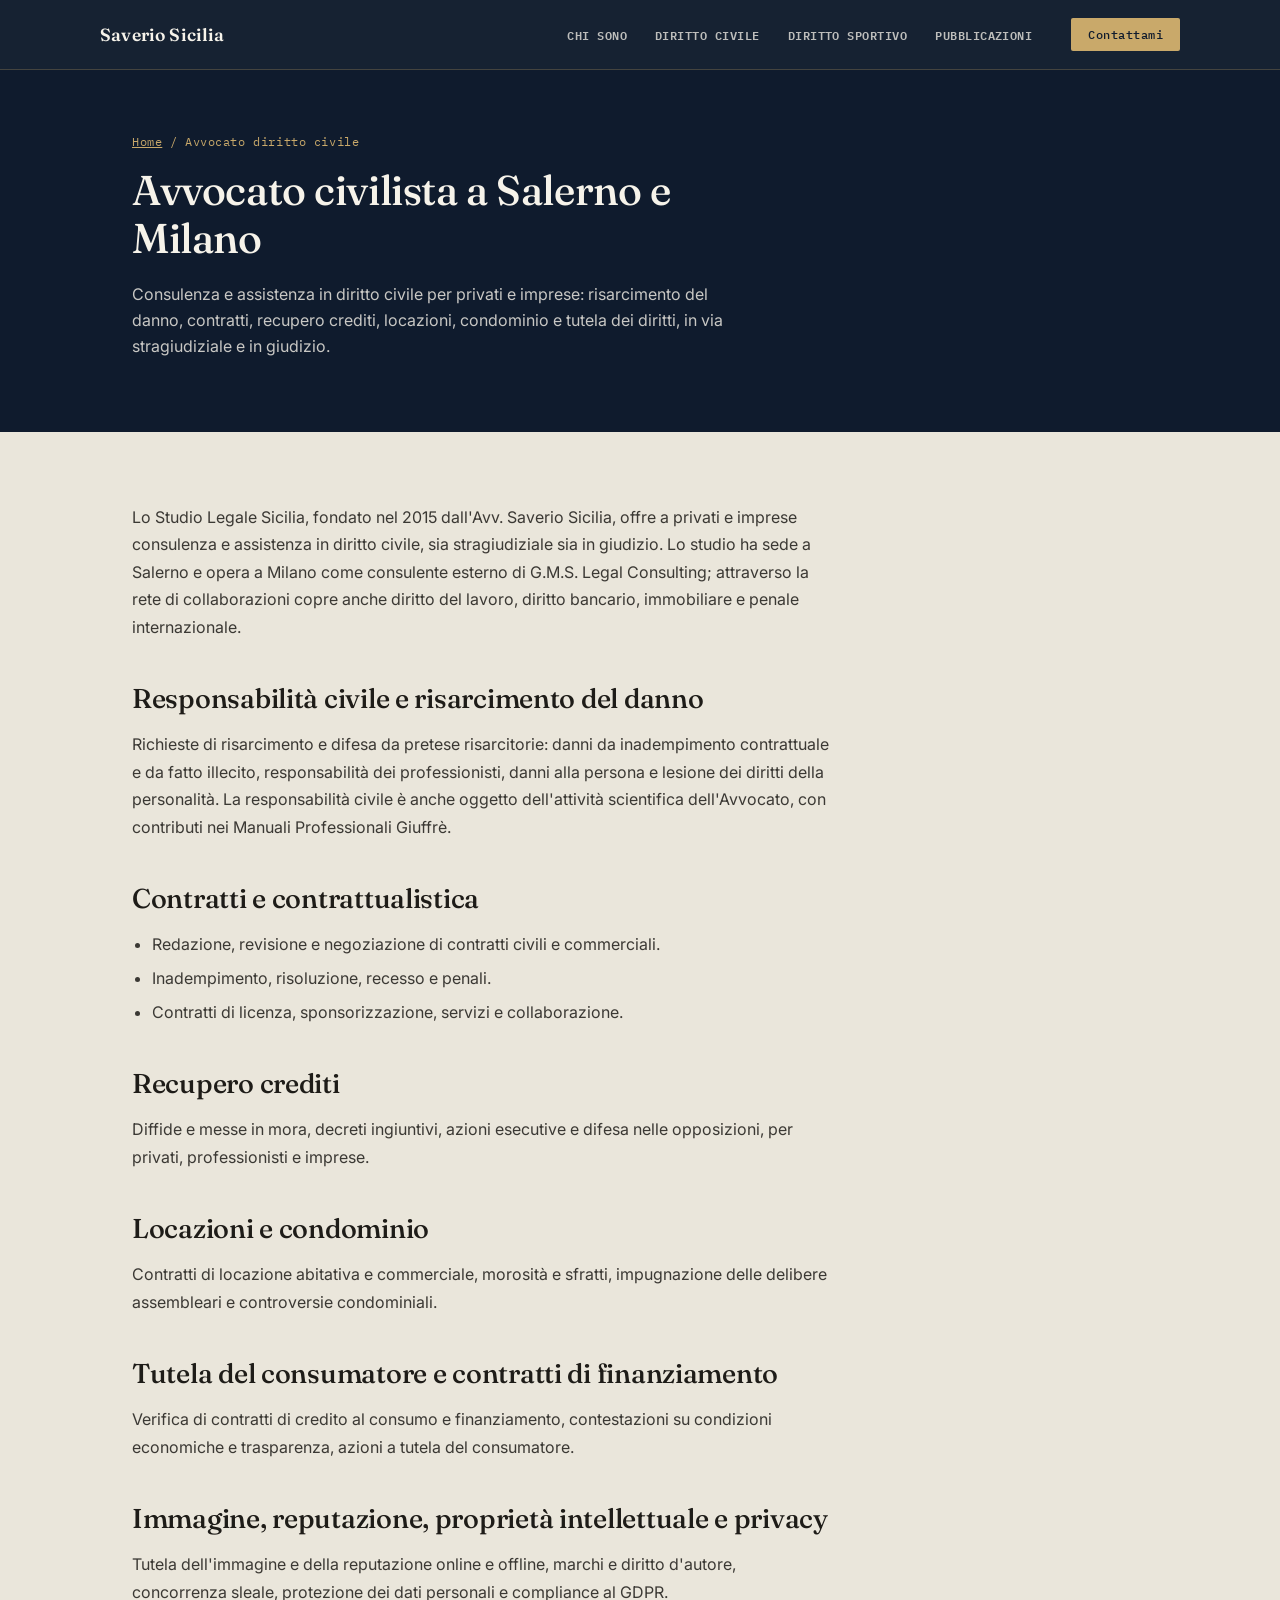
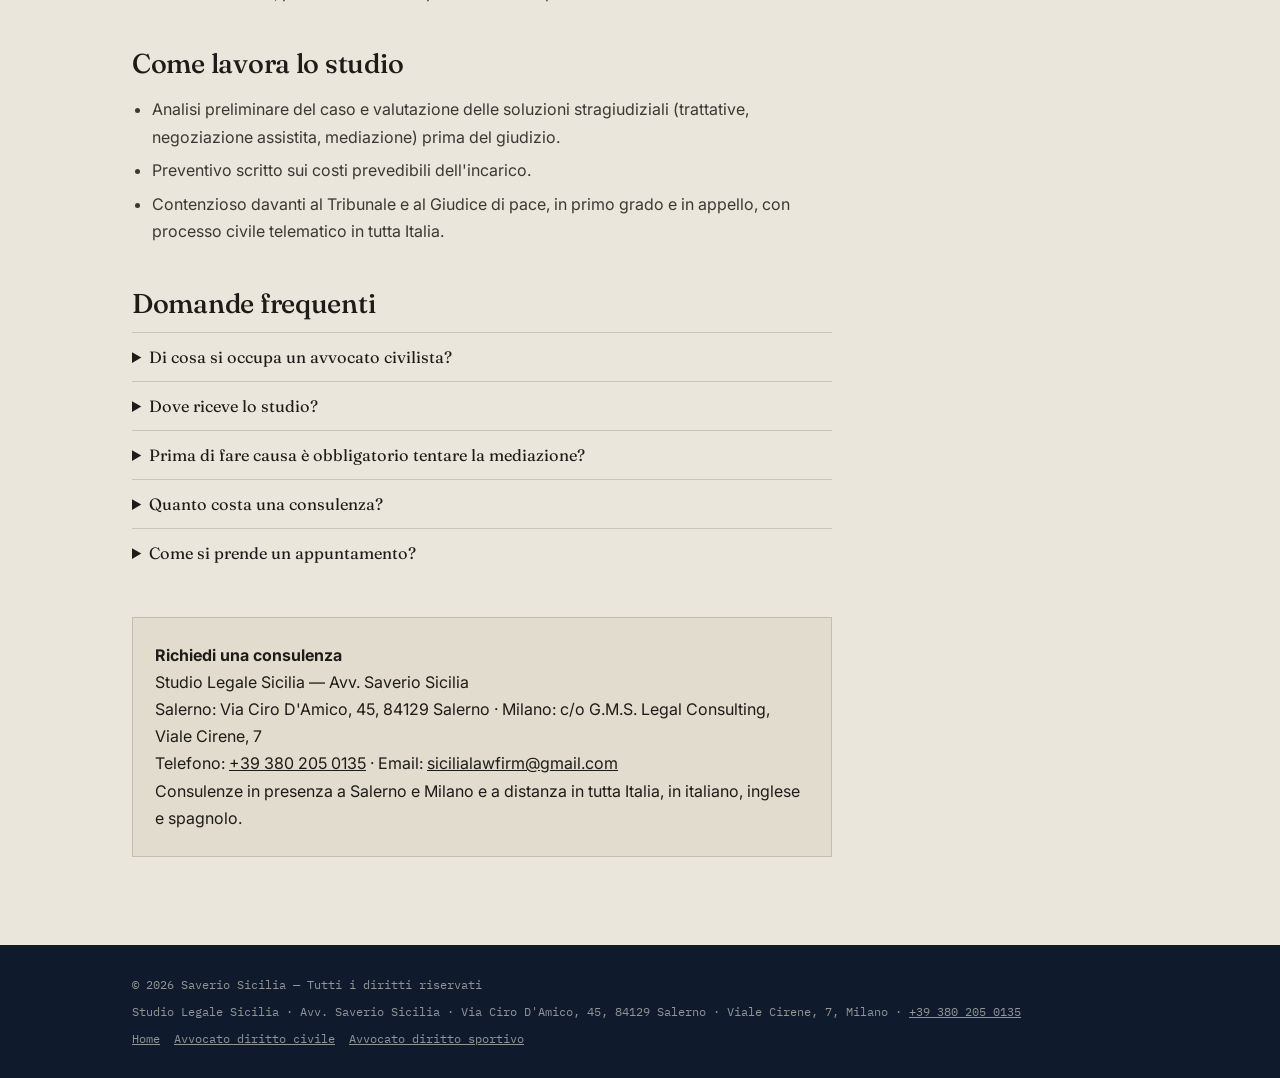
==== commit cb89fcf4: "Aggiunge il CAP 84129 all'indirizzo di Salerno (pagine, footer, dati strutturati, llms.txt) Co-Autho" ====
--- a/avvocato-diritto-civile/index.html
+++ b/avvocato-diritto-civile/index.html
@@ -70,7 +70,7 @@
     "address": {
      "@type": "PostalAddress",
      "streetAddress": "Via Ciro D'Amico, 45",
-     "addressLocality": "Salerno",
+     "postalCode": "84129", "addressLocality": "Salerno",
      "addressRegion": "SA",
      "addressCountry": "IT"
     }
@@ -106,7 +106,7 @@
      "name": "Dove riceve lo studio?",
      "acceptedAnswer": {
       "@type": "Answer",
-      "text": "A Salerno in Via Ciro D'Amico, 45 e a Milano presso G.M.S. Legal Consulting, Viale Cirene, 7. Per molte pratiche è possibile lavorare anche a distanza, in tutta Italia."
+      "text": "A Salerno in Via Ciro D'Amico, 45 (84129) e a Milano presso G.M.S. Legal Consulting, Viale Cirene, 7. Per molte pratiche è possibile lavorare anche a distanza, in tutta Italia."
      }
     },
     {
@@ -201,12 +201,12 @@
     </ul>
 
     <h2>Domande frequenti</h2>
-    <div class="faq"><details><summary>Di cosa si occupa un avvocato civilista?</summary><p>Assiste privati e imprese nelle controversie e nei rapporti regolati dal diritto civile: contratti, risarcimento del danno, recupero crediti, locazioni, condominio, diritti della persona, proprietà intellettuale e tutela del consumatore, sia in via stragiudiziale sia in giudizio.</p></details><details><summary>Dove riceve lo studio?</summary><p>A Salerno in Via Ciro D'Amico, 45 e a Milano presso G.M.S. Legal Consulting, Viale Cirene, 7. Per molte pratiche è possibile lavorare anche a distanza, in tutta Italia.</p></details><details><summary>Prima di fare causa è obbligatorio tentare la mediazione?</summary><p>Per diverse materie sì: tra queste condominio, locazioni, diritti reali, contratti bancari, assicurativi e finanziari e risarcimento del danno da responsabilità medica. In questi casi la mediazione è condizione di procedibilità della domanda. Lo studio verifica caso per caso il percorso corretto.</p></details><details><summary>Quanto costa una consulenza?</summary><p>Il costo dipende dalla complessità della pratica. Prima di iniziare lo studio comunica per iscritto la prevedibile misura del compenso, così il cliente può decidere con chiarezza.</p></details><details><summary>Come si prende un appuntamento?</summary><p>Telefonando al +39 380 205 0135, scrivendo a sicilialawfirm@gmail.com o tramite il modulo di contatto del sito.</p></details></div>
+    <div class="faq"><details><summary>Di cosa si occupa un avvocato civilista?</summary><p>Assiste privati e imprese nelle controversie e nei rapporti regolati dal diritto civile: contratti, risarcimento del danno, recupero crediti, locazioni, condominio, diritti della persona, proprietà intellettuale e tutela del consumatore, sia in via stragiudiziale sia in giudizio.</p></details><details><summary>Dove riceve lo studio?</summary><p>A Salerno in Via Ciro D'Amico, 45 (84129) e a Milano presso G.M.S. Legal Consulting, Viale Cirene, 7. Per molte pratiche è possibile lavorare anche a distanza, in tutta Italia.</p></details><details><summary>Prima di fare causa è obbligatorio tentare la mediazione?</summary><p>Per diverse materie sì: tra queste condominio, locazioni, diritti reali, contratti bancari, assicurativi e finanziari e risarcimento del danno da responsabilità medica. In questi casi la mediazione è condizione di procedibilità della domanda. Lo studio verifica caso per caso il percorso corretto.</p></details><details><summary>Quanto costa una consulenza?</summary><p>Il costo dipende dalla complessità della pratica. Prima di iniziare lo studio comunica per iscritto la prevedibile misura del compenso, così il cliente può decidere con chiarezza.</p></details><details><summary>Come si prende un appuntamento?</summary><p>Telefonando al +39 380 205 0135, scrivendo a sicilialawfirm@gmail.com o tramite il modulo di contatto del sito.</p></details></div>
     
 <div class="contact-box">
   <strong>Richiedi una consulenza</strong><br>
   Studio Legale Sicilia — Avv. Saverio Sicilia<br>
-  Salerno: Via Ciro D'Amico, 45 · Milano: c/o G.M.S. Legal Consulting, Viale Cirene, 7<br>
+  Salerno: Via Ciro D'Amico, 45, 84129 Salerno · Milano: c/o G.M.S. Legal Consulting, Viale Cirene, 7<br>
   Telefono: <a href="tel:+393802050135">+39 380 205 0135</a> · Email: <a href="mailto:sicilialawfirm@gmail.com">sicilialawfirm@gmail.com</a><br>
   Consulenze in presenza a Salerno e Milano e a distanza in tutta Italia, in italiano, inglese e spagnolo.
 </div>
@@ -217,7 +217,7 @@
 <footer>
   <div class="wrap">
     <span>© <span id="y"></span> Saverio Sicilia — Tutti i diritti riservati</span>
-    <span>Studio Legale Sicilia · Avv. Saverio Sicilia · Via Ciro D'Amico, 45, Salerno · Viale Cirene, 7, Milano · <a href="tel:+393802050135" style="color:inherit">+39 380 205 0135</a></span>
+    <span>Studio Legale Sicilia · Avv. Saverio Sicilia · Via Ciro D'Amico, 45, 84129 Salerno · Viale Cirene, 7, Milano · <a href="tel:+393802050135" style="color:inherit">+39 380 205 0135</a></span>
     <span class="footer-links"><a href="/">Home</a><a href="/avvocato-diritto-civile/">Avvocato diritto civile</a><a href="/avvocato-diritto-sportivo/">Avvocato diritto sportivo</a></span>
   </div>
 </footer>
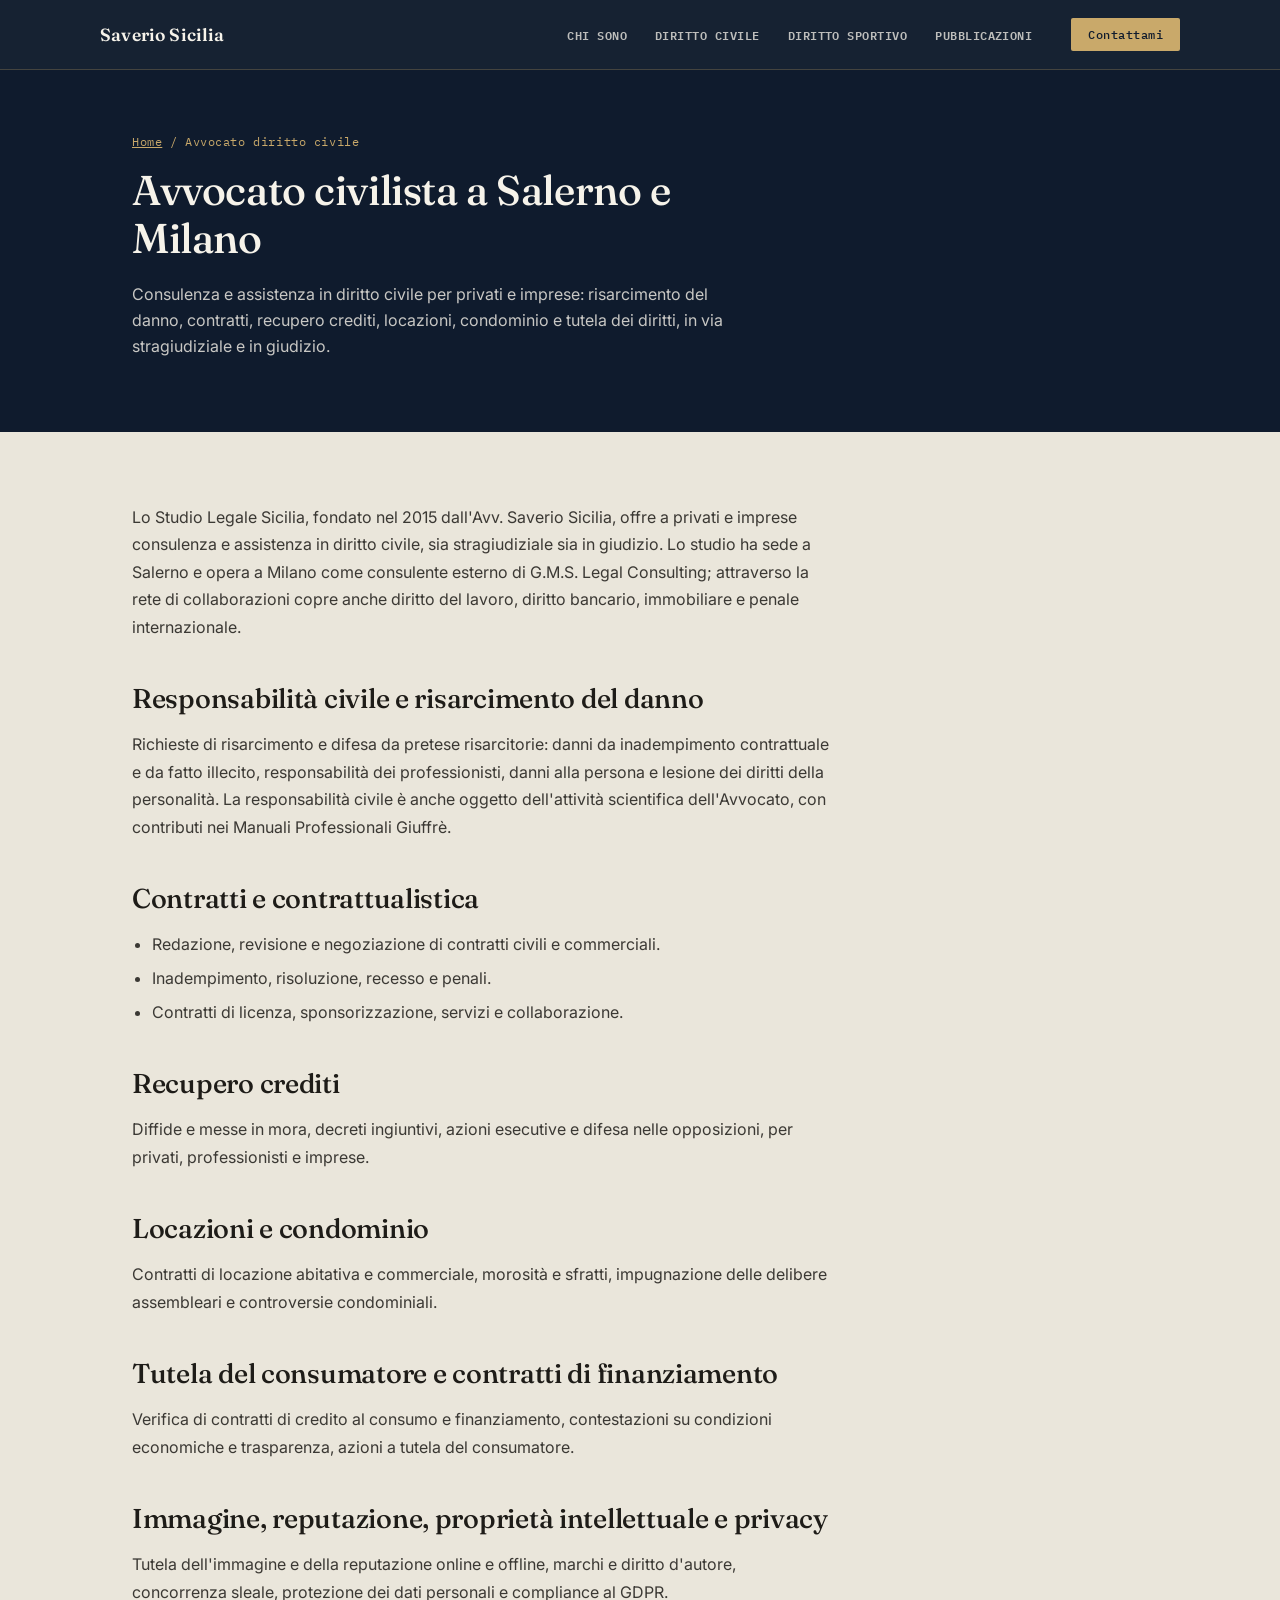
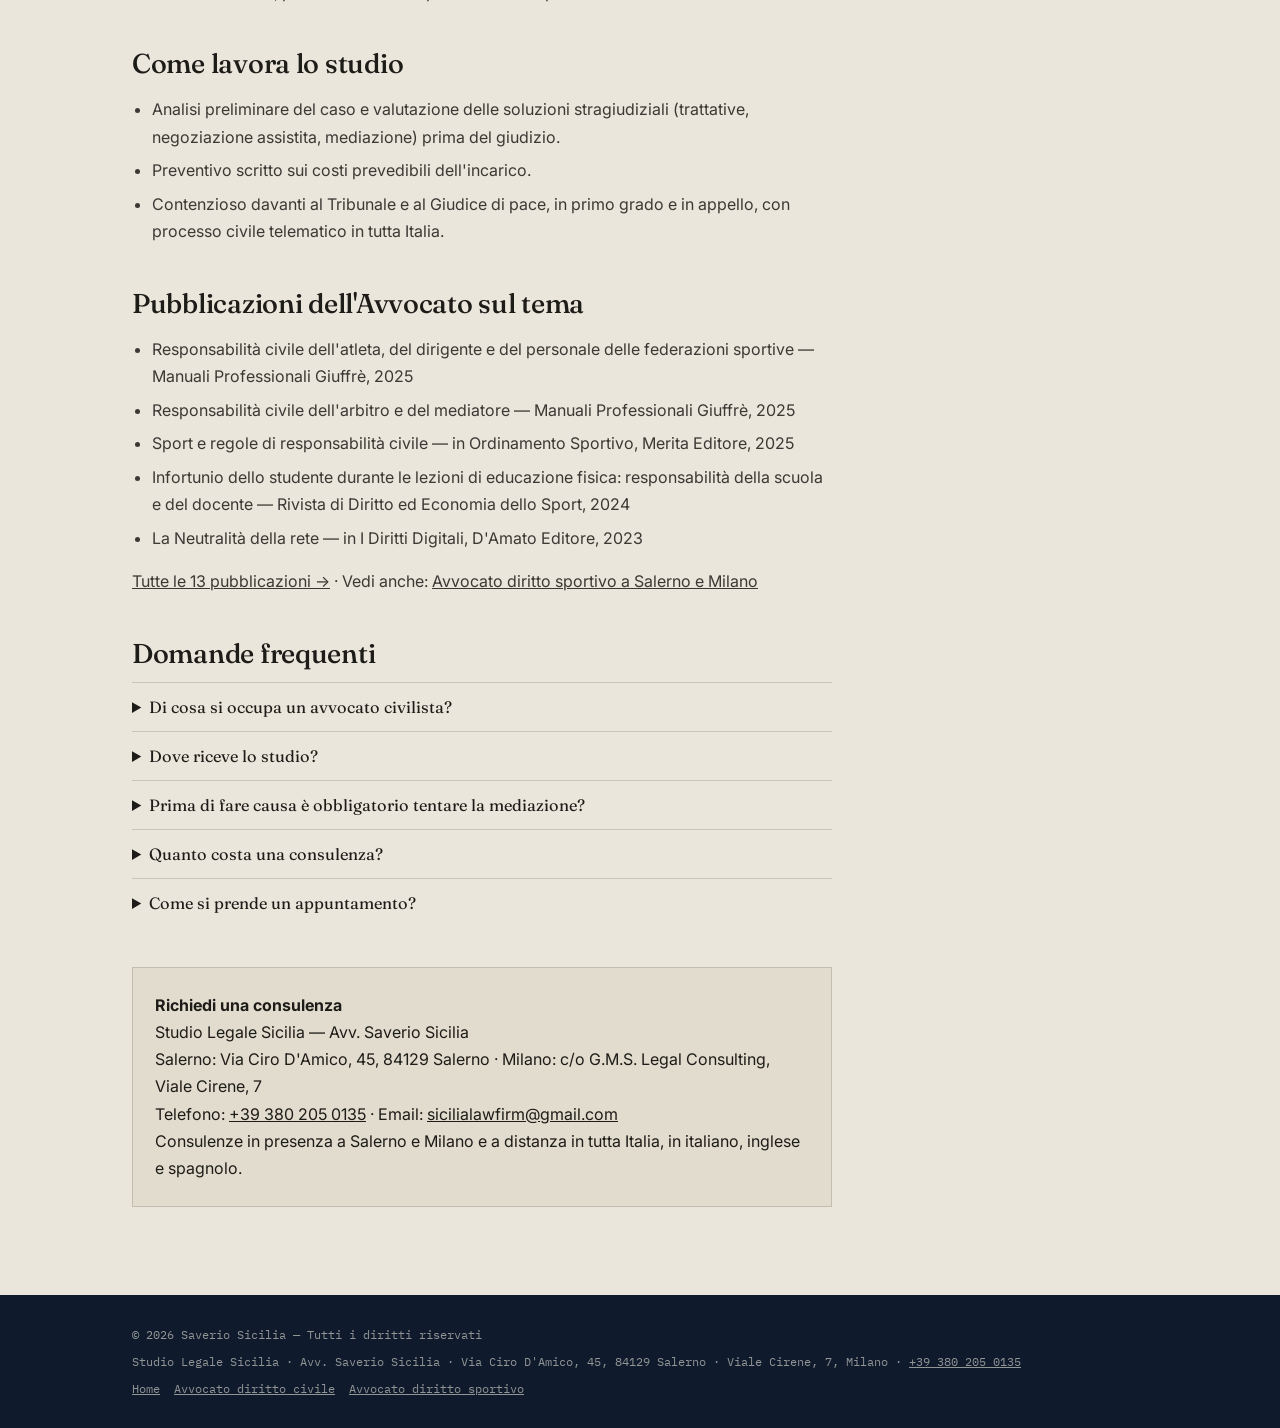
==== commit 83383244: "Autorevolezza e presentazione nei risultati: favicon, anteprima social, pubblicazioni e rassegna sta" ====
--- a/avvocato-diritto-civile/index.html
+++ b/avvocato-diritto-civile/index.html
@@ -3,6 +3,10 @@
 <head>
 <meta charset="UTF-8">
 <meta name="viewport" content="width=device-width, initial-scale=1.0">
+<link rel="icon" href="/favicon.ico" sizes="any">
+<link rel="icon" href="/favicon.svg" type="image/svg+xml">
+<link rel="apple-touch-icon" href="/apple-touch-icon.png">
+<meta name="theme-color" content="#0F1B2D">
 <title>Avvocato Diritto Civile a Salerno e Milano | Avv. Saverio Sicilia</title>
 <meta name="description" content="Avvocato civilista a Salerno e Milano: responsabilità civile e risarcimento danni, contratti, recupero crediti, locazioni, condominio, tutela del consumatore, immagine e privacy. Avv. Saverio Sicilia — Studio Legale Sicilia.">
 <meta name="author" content="Saverio Sicilia">
@@ -14,7 +18,10 @@
 <meta property="og:description" content="Avvocato civilista a Salerno e Milano: responsabilità civile e risarcimento danni, contratti, recupero crediti, locazioni, condominio, tutela del consumatore, immagine e privacy. Avv. Saverio Sicilia — Studio Legale Sicilia.">
 <meta property="og:url" content="https://sicilialawfirm.it/avvocato-diritto-civile/">
 <meta property="og:locale" content="it_IT">
-<meta property="og:image" content="https://sicilialawfirm.it/img/avv-saverio-sicilia.jpg">
+<meta property="og:image" content="https://sicilialawfirm.it/img/og-saverio-sicilia.jpg">
+<meta property="og:image:width" content="1200">
+<meta property="og:image:height" content="630">
+<meta property="og:image:alt" content="Avv. Saverio Sicilia — Studio Legale Sicilia, Salerno e Milano">
 <script type="application/ld+json">
 {
  "@context": "https://schema.org",
@@ -200,6 +207,16 @@
       <li>Contenzioso davanti al Tribunale e al Giudice di pace, in primo grado e in appello, con processo civile telematico in tutta Italia.</li>
     </ul>
 
+    <h2 id="pubblicazioni-correlate">Pubblicazioni dell'Avvocato sul tema</h2>
+    <ul>
+      <li>Responsabilità civile dell'atleta, del dirigente e del personale delle federazioni sportive — Manuali Professionali Giuffrè, 2025</li>
+      <li>Responsabilità civile dell'arbitro e del mediatore — Manuali Professionali Giuffrè, 2025</li>
+      <li>Sport e regole di responsabilità civile — in Ordinamento Sportivo, Merita Editore, 2025</li>
+      <li>Infortunio dello studente durante le lezioni di educazione fisica: responsabilità della scuola e del docente — Rivista di Diritto ed Economia dello Sport, 2024</li>
+      <li>La Neutralità della rete — in I Diritti Digitali, D'Amato Editore, 2023</li>
+    </ul>
+    <p><a href="/#pubblicazioni">Tutte le 13 pubblicazioni →</a> · Vedi anche: <a href="/avvocato-diritto-sportivo/">Avvocato diritto sportivo a Salerno e Milano</a></p>
+
     <h2>Domande frequenti</h2>
     <div class="faq"><details><summary>Di cosa si occupa un avvocato civilista?</summary><p>Assiste privati e imprese nelle controversie e nei rapporti regolati dal diritto civile: contratti, risarcimento del danno, recupero crediti, locazioni, condominio, diritti della persona, proprietà intellettuale e tutela del consumatore, sia in via stragiudiziale sia in giudizio.</p></details><details><summary>Dove riceve lo studio?</summary><p>A Salerno in Via Ciro D'Amico, 45 (84129) e a Milano presso G.M.S. Legal Consulting, Viale Cirene, 7. Per molte pratiche è possibile lavorare anche a distanza, in tutta Italia.</p></details><details><summary>Prima di fare causa è obbligatorio tentare la mediazione?</summary><p>Per diverse materie sì: tra queste condominio, locazioni, diritti reali, contratti bancari, assicurativi e finanziari e risarcimento del danno da responsabilità medica. In questi casi la mediazione è condizione di procedibilità della domanda. Lo studio verifica caso per caso il percorso corretto.</p></details><details><summary>Quanto costa una consulenza?</summary><p>Il costo dipende dalla complessità della pratica. Prima di iniziare lo studio comunica per iscritto la prevedibile misura del compenso, così il cliente può decidere con chiarezza.</p></details><details><summary>Come si prende un appuntamento?</summary><p>Telefonando al +39 380 205 0135, scrivendo a sicilialawfirm@gmail.com o tramite il modulo di contatto del sito.</p></details></div>
     
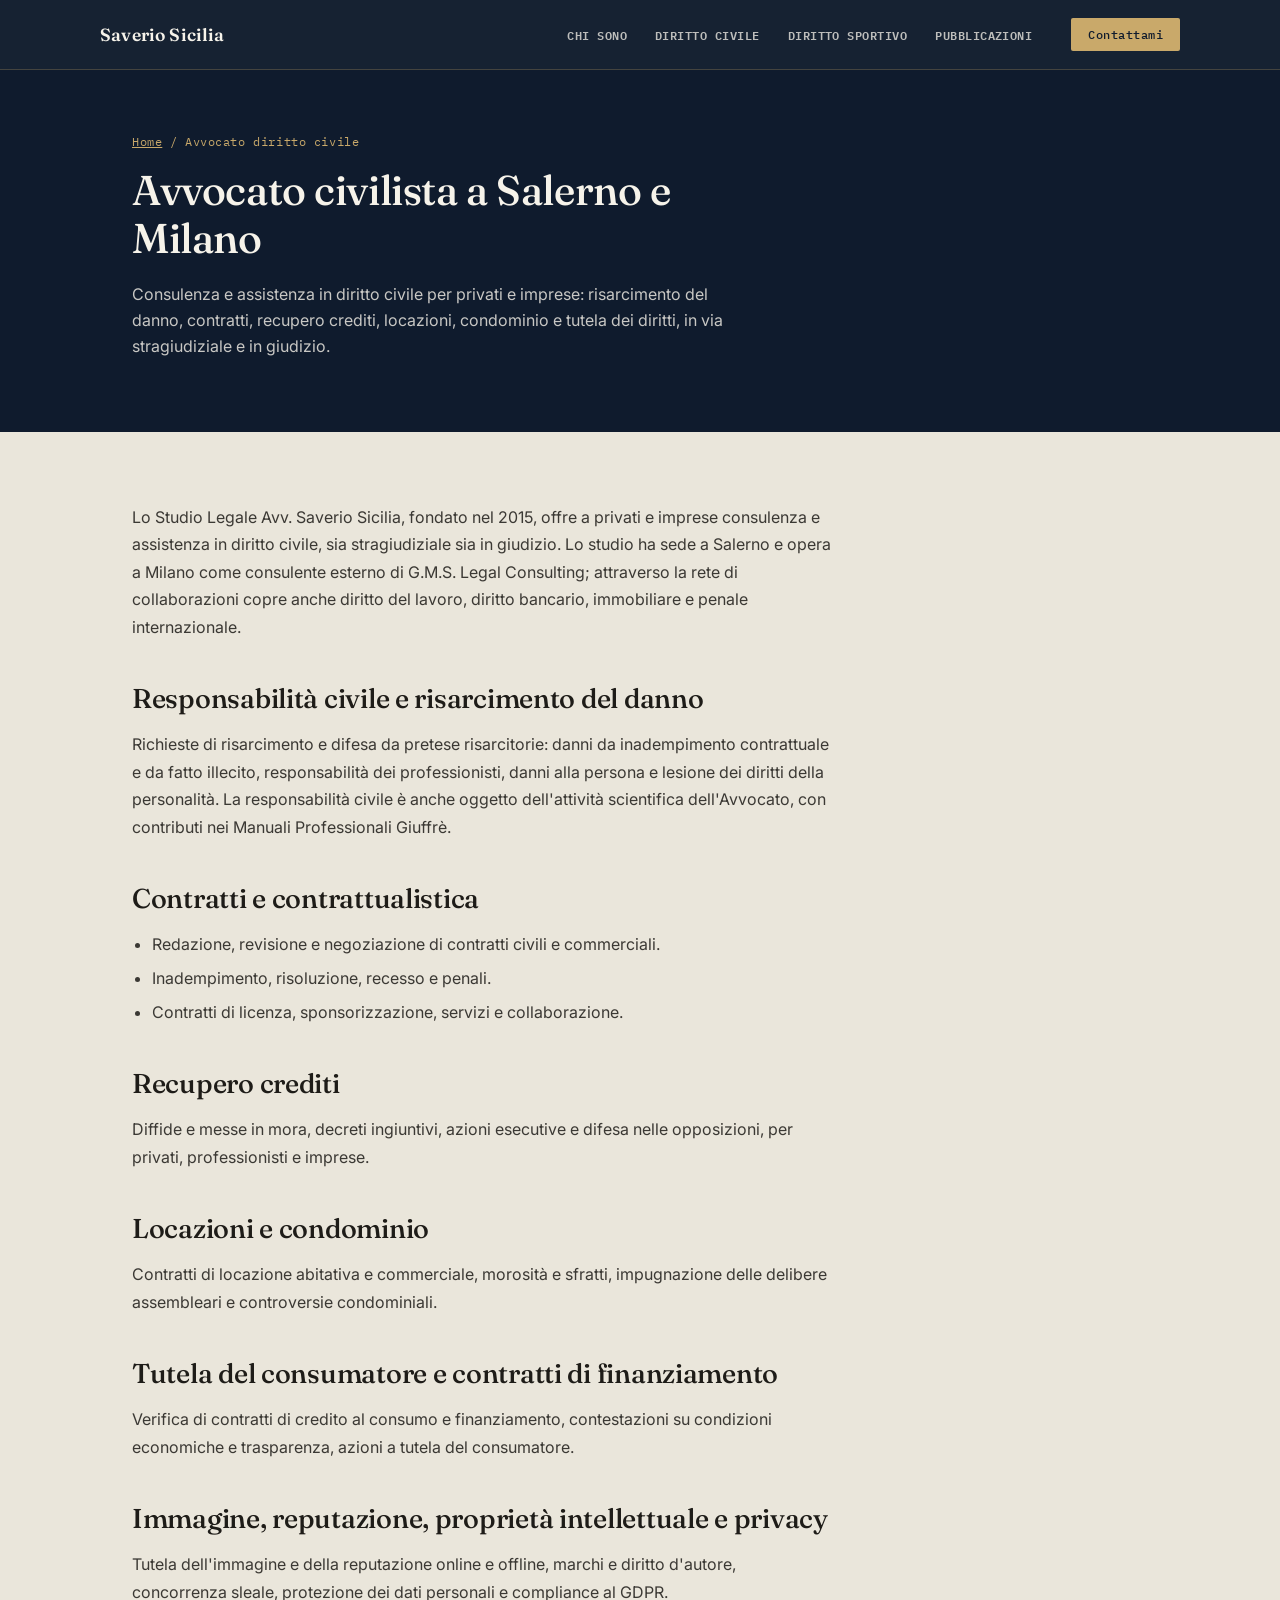
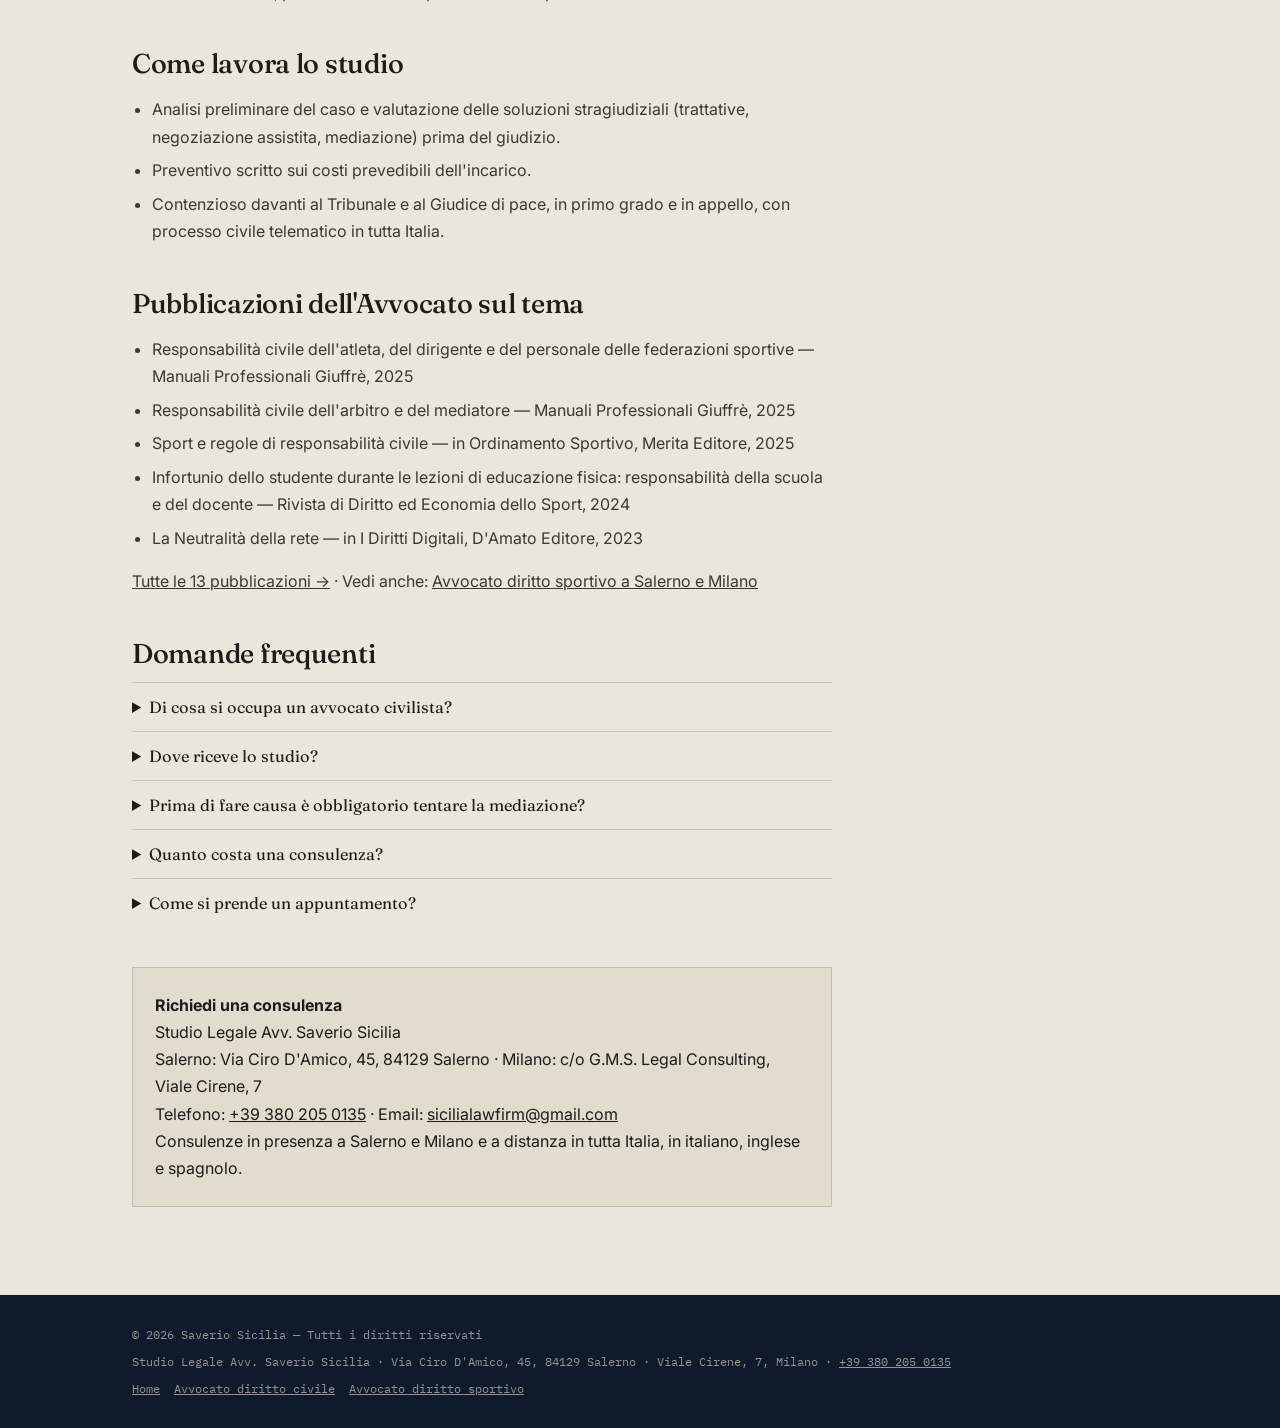
==== commit 6c3c1015: "Nome dello studio: 'Studio Legale Avv. Saverio Sicilia' (IT) e 'Saverio Sicilia Law Firm' (EN) Allin" ====
--- a/avvocato-diritto-civile/index.html
+++ b/avvocato-diritto-civile/index.html
@@ -8,20 +8,20 @@
 <link rel="apple-touch-icon" href="/apple-touch-icon.png">
 <meta name="theme-color" content="#0F1B2D">
 <title>Avvocato Diritto Civile a Salerno e Milano | Avv. Saverio Sicilia</title>
-<meta name="description" content="Avvocato civilista a Salerno e Milano: responsabilità civile e risarcimento danni, contratti, recupero crediti, locazioni, condominio, tutela del consumatore, immagine e privacy. Avv. Saverio Sicilia — Studio Legale Sicilia.">
+<meta name="description" content="Avvocato civilista a Salerno e Milano: responsabilità civile e risarcimento danni, contratti, recupero crediti, locazioni, condominio, tutela del consumatore, immagine e privacy. Studio Legale Avv. Saverio Sicilia.">
 <meta name="author" content="Saverio Sicilia">
 <meta name="robots" content="index, follow, max-image-preview:large">
 <link rel="canonical" href="https://sicilialawfirm.it/avvocato-diritto-civile/">
 <meta property="og:type" content="website">
-<meta property="og:site_name" content="Studio Legale Sicilia">
+<meta property="og:site_name" content="Studio Legale Avv. Saverio Sicilia">
 <meta property="og:title" content="Avvocato Diritto Civile a Salerno e Milano | Avv. Saverio Sicilia">
-<meta property="og:description" content="Avvocato civilista a Salerno e Milano: responsabilità civile e risarcimento danni, contratti, recupero crediti, locazioni, condominio, tutela del consumatore, immagine e privacy. Avv. Saverio Sicilia — Studio Legale Sicilia.">
+<meta property="og:description" content="Avvocato civilista a Salerno e Milano: responsabilità civile e risarcimento danni, contratti, recupero crediti, locazioni, condominio, tutela del consumatore, immagine e privacy. Studio Legale Avv. Saverio Sicilia.">
 <meta property="og:url" content="https://sicilialawfirm.it/avvocato-diritto-civile/">
 <meta property="og:locale" content="it_IT">
 <meta property="og:image" content="https://sicilialawfirm.it/img/og-saverio-sicilia.jpg">
 <meta property="og:image:width" content="1200">
 <meta property="og:image:height" content="630">
-<meta property="og:image:alt" content="Avv. Saverio Sicilia — Studio Legale Sicilia, Salerno e Milano">
+<meta property="og:image:alt" content="Studio Legale Avv. Saverio Sicilia, Salerno e Milano">
 <script type="application/ld+json">
 {
  "@context": "https://schema.org",
@@ -31,7 +31,7 @@
    "@id": "https://sicilialawfirm.it/avvocato-diritto-civile/",
    "url": "https://sicilialawfirm.it/avvocato-diritto-civile/",
    "name": "Avvocato Diritto Civile a Salerno e Milano | Avv. Saverio Sicilia",
-   "description": "Avvocato civilista a Salerno e Milano: responsabilità civile e risarcimento danni, contratti, recupero crediti, locazioni, condominio, tutela del consumatore, immagine e privacy. Avv. Saverio Sicilia — Studio Legale Sicilia.",
+   "description": "Avvocato civilista a Salerno e Milano: responsabilità civile e risarcimento danni, contratti, recupero crediti, locazioni, condominio, tutela del consumatore, immagine e privacy. Studio Legale Avv. Saverio Sicilia.",
    "inLanguage": "it-IT",
    "isPartOf": {
     "@id": "https://sicilialawfirm.it/#website"
@@ -72,7 +72,7 @@
      "Attorney"
     ],
     "@id": "https://sicilialawfirm.it/#studio",
-    "name": "Studio Legale Sicilia",
+    "name": "Studio Legale Avv. Saverio Sicilia",
     "telephone": "+39 380 205 0135",
     "address": {
      "@type": "PostalAddress",
@@ -176,7 +176,7 @@
 <main class="wrap">
   <article class="prose">
 
-    <p>Lo Studio Legale Sicilia, fondato nel 2015 dall'Avv. Saverio Sicilia, offre a privati e imprese consulenza e assistenza in diritto civile, sia stragiudiziale sia in giudizio. Lo studio ha sede a Salerno e opera a Milano come consulente esterno di G.M.S. Legal Consulting; attraverso la rete di collaborazioni copre anche diritto del lavoro, diritto bancario, immobiliare e penale internazionale.</p>
+    <p>Lo Studio Legale Avv. Saverio Sicilia, fondato nel 2015, offre a privati e imprese consulenza e assistenza in diritto civile, sia stragiudiziale sia in giudizio. Lo studio ha sede a Salerno e opera a Milano come consulente esterno di G.M.S. Legal Consulting; attraverso la rete di collaborazioni copre anche diritto del lavoro, diritto bancario, immobiliare e penale internazionale.</p>
 
     <h2>Responsabilità civile e risarcimento del danno</h2>
     <p>Richieste di risarcimento e difesa da pretese risarcitorie: danni da inadempimento contrattuale e da fatto illecito, responsabilità dei professionisti, danni alla persona e lesione dei diritti della personalità. La responsabilità civile è anche oggetto dell'attività scientifica dell'Avvocato, con contributi nei Manuali Professionali Giuffrè.</p>
@@ -222,7 +222,7 @@
     
 <div class="contact-box">
   <strong>Richiedi una consulenza</strong><br>
-  Studio Legale Sicilia — Avv. Saverio Sicilia<br>
+  Studio Legale Avv. Saverio Sicilia<br>
   Salerno: Via Ciro D'Amico, 45, 84129 Salerno · Milano: c/o G.M.S. Legal Consulting, Viale Cirene, 7<br>
   Telefono: <a href="tel:+393802050135">+39 380 205 0135</a> · Email: <a href="mailto:sicilialawfirm@gmail.com">sicilialawfirm@gmail.com</a><br>
   Consulenze in presenza a Salerno e Milano e a distanza in tutta Italia, in italiano, inglese e spagnolo.
@@ -234,7 +234,7 @@
 <footer>
   <div class="wrap">
     <span>© <span id="y"></span> Saverio Sicilia — Tutti i diritti riservati</span>
-    <span>Studio Legale Sicilia · Avv. Saverio Sicilia · Via Ciro D'Amico, 45, 84129 Salerno · Viale Cirene, 7, Milano · <a href="tel:+393802050135" style="color:inherit">+39 380 205 0135</a></span>
+    <span>Studio Legale Avv. Saverio Sicilia · Via Ciro D'Amico, 45, 84129 Salerno · Viale Cirene, 7, Milano · <a href="tel:+393802050135" style="color:inherit">+39 380 205 0135</a></span>
     <span class="footer-links"><a href="/">Home</a><a href="/avvocato-diritto-civile/">Avvocato diritto civile</a><a href="/avvocato-diritto-sportivo/">Avvocato diritto sportivo</a></span>
   </div>
 </footer>
